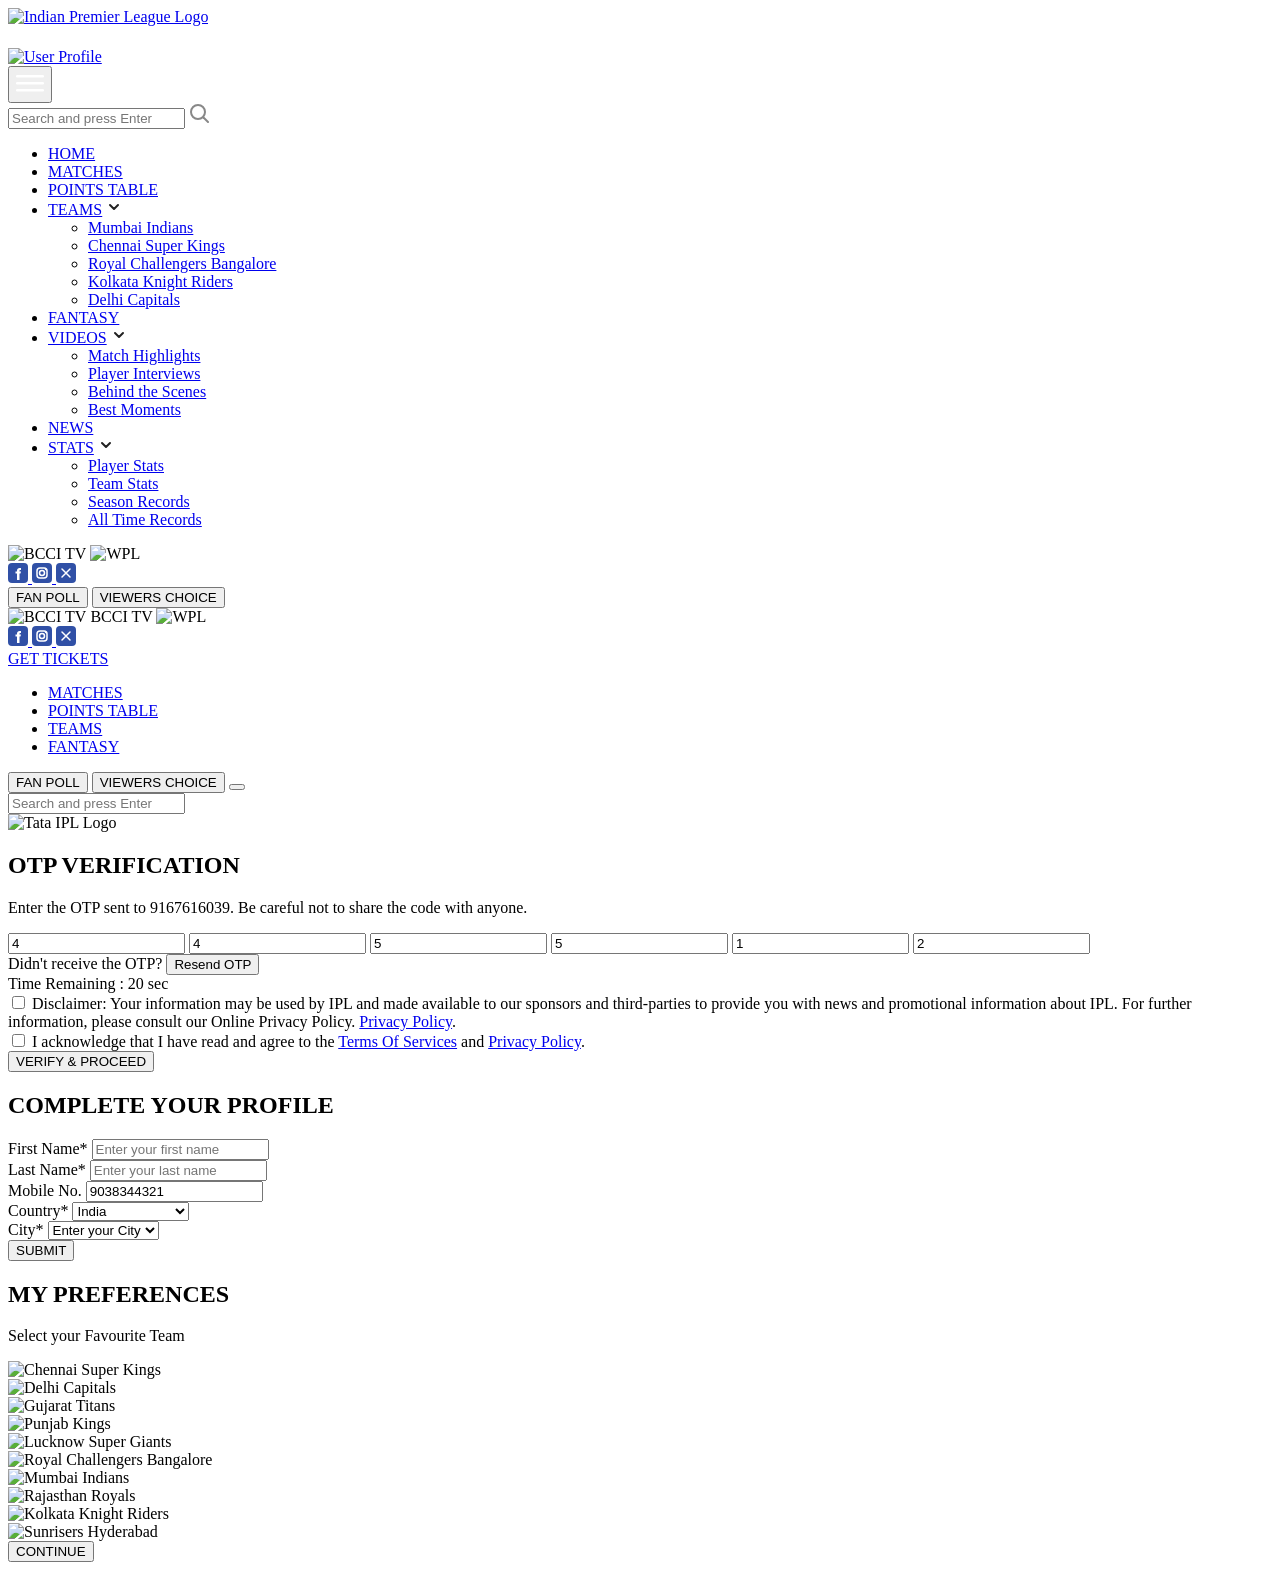
==== ipl/login.html @ c0623a23 "fix: store icon" ====
<!DOCTYPE html>
<html lang="en">

<head>
    <meta charset="UTF-8">
    <meta name="viewport" content="width=device-width, initial-scale=1.0">
    <title>Indian Premier League</title>
    <link rel="icon" type="image/png" href="/ipl/assets/favicon/favicon-96x96.png" sizes="96x96" />
    <link rel="icon" type="image/svg+xml" href="/ipl/assets/favicon/favicon.svg" />
    <link rel="shortcut icon" href="/ipl/assets/favicon/favicon.ico" />
    <link rel="apple-touch-icon" sizes="180x180" href="/ipl/assets/favicon/apple-touch-icon.png" />
    <link rel="manifest" href="/ipl/assets/favicon/site.webmanifest" />
    <!-- <link rel="stylesheet" href="/assets/css/styles.css?v=1.5"> -->
    <link rel="stylesheet" href="/ipl/assets/css/login.css?v=1.16">
</head>

<body>
    <div class="main">
        <!-- header -->
        <nav class="navbar">
            <!-- <div class="navbar__logo">
                <img src="/ipl/assets/images/ipl-n.png?v=1.1" alt="Indian Premier League Logo">
            </div> -->
            <div class="navbar__actions">
                <div class="navbar__logo">
                    <a href="/ipl/index.html" title="Indian Premier League">
                    <img src="/ipl/assets/images/ipl-n.png?v=1.1" alt="Indian Premier League Logo">
                    </a>
                </div>
                <div class="nav-actions-wrap">
                    <div class="nav-border">
                        <div class="navbar__switch" id="theme-toggle" tabindex="0" aria-label="Toggle light/dark mode">
                            <span class="toggle-knob">
                                <span class="icon-sun">
                                    <!-- Sun SVG -->
                                    <svg width="18" height="18" viewBox="0 0 18 18" fill="none"
                                        xmlns="http://www.w3.org/2000/svg">
                                        <circle cx="9" cy="9" r="4" stroke="white" stroke-width="2" fill="none" />
                                        <g stroke="white" stroke-width="2">
                                            <line x1="9" y1="1" x2="9" y2="3" />
                                            <line x1="9" y1="15" x2="9" y2="17" />
                                            <line x1="1" y1="9" x2="3" y2="9" />
                                            <line x1="15" y1="9" x2="17" y2="9" />
                                            <line x1="3.64" y1="3.64" x2="5.05" y2="5.05" />
                                            <line x1="12.95" y1="12.95" x2="14.36" y2="14.36" />
                                            <line x1="3.64" y1="14.36" x2="5.05" y2="12.95" />
                                            <line x1="12.95" y1="5.05" x2="14.36" y2="3.64" />
                                        </g>
                                    </svg>
                                </span>
                                </span>
                                <span class="toggle-knob toggle-knob-dark">
                                    <span class="icon-moon">
                                        <!-- Moon SVG -->
                                        <svg width="18" height="18" viewBox="0 0 18 18" fill="none"
                                            xmlns="http://www.w3.org/2000/svg">
                                            <path d="M14.5 11.5A6 6 0 016.5 3.5a5 5 0 108 8z" stroke="white"
                                                stroke-width="2" fill="none" />
                                        </svg>
                                    </span>
                                </span>
                               
                            </span>
                        </div>
                    </div>
                    <div class="navbar__profile">
                        <a href="/ipl/login.html">
                            <!-- User profile SVG icon -->
                            <img src="/ipl/assets/images/user.png?v=1.1" alt="User Profile">
                        </a>
                    </div>
                </div>
                <button class="navbar__toggle" aria-label="Toggle menu" aria-expanded="false"
                    aria-controls="navbar-menu">
                    <span class="icon-hamburger">
                        <!-- Hamburger SVG -->
                        <svg width="28" height="28" viewBox="0 0 28 28" fill="none" xmlns="http://www.w3.org/2000/svg">
                            <rect y="6" width="28" height="2.5" rx="1.25" fill="white" />
                            <rect y="13" width="28" height="2.5" rx="1.25" fill="white" />
                            <rect y="20" width="28" height="2.5" rx="1.25" fill="white" />
                        </svg>
                    </span>
                    <span class="icon-close">
                        <!-- Close SVG -->
                        <svg width="28" height="28" viewBox="0 0 28 28" fill="none" xmlns="http://www.w3.org/2000/svg">
                            <line x1="6" y1="6" x2="22" y2="22" stroke="white" stroke-width="2.5"
                                stroke-linecap="round" />
                            <line x1="22" y1="6" x2="6" y2="22" stroke="white" stroke-width="2.5"
                                stroke-linecap="round" />
                        </svg>
                    </span>
                </button>
            </div>
            <div class="navbar__menu" id="navbar-menu">
                <div class="navbar__search">
                    <input type="text" placeholder="Search and press Enter" />
                    <span class="navbar__search-icon">
                        <!-- Search SVG -->
                        <svg width="20" height="20" fill="none" viewBox="0 0 20 20">
                            <circle cx="9" cy="9" r="7" stroke="#888" stroke-width="2" />
                            <line x1="14.5" y1="14.5" x2="19" y2="19" stroke="#888" stroke-width="2"
                                stroke-linecap="round" />
                        </svg>
                    </span>
                </div>
                <ul class="navbar__links">
                    <li class="active"><a href="#">HOME</a></li>
                    <li><a href="#">MATCHES</a></li>
                    <li><a href="#">POINTS TABLE</a></li>
                    <li class="has-submenu">
                        <div class="navbar__submenu-header">
                            <a href="#">TEAMS</a>
                            <span class="chevron">
                                <svg width="16" height="16" viewBox="0 0 16 16" fill="none">
                                    <polyline points="4,6 8,10 12,6" stroke="var(--chevron-stroke, #222)"
                                        stroke-width="2" fill="none" stroke-linecap="round" stroke-linejoin="round" />
                                </svg>
                            </span>
                        </div>
                        <div class="navbar__submenu">
                            <ul>
                                <li><a href="#">Mumbai Indians</a></li>
                                <li><a href="#">Chennai Super Kings</a></li>
                                <li><a href="#">Royal Challengers Bangalore</a></li>
                                <li><a href="#">Kolkata Knight Riders</a></li>
                                <li><a href="#">Delhi Capitals</a></li>
                            </ul>
                        </div>
                    </li>
                    <li><a href="#">FANTASY</a></li>
                    <li class="has-submenu">
                        <div class="navbar__submenu-header">
                            <a href="#">VIDEOS</a>
                            <span class="chevron">
                                <svg width="16" height="16" viewBox="0 0 16 16" fill="none">
                                    <polyline points="4,6 8,10 12,6" stroke="var(--chevron-stroke, #222)"
                                        stroke-width="2" fill="none" stroke-linecap="round" stroke-linejoin="round" />
                                </svg>
                            </span>
                        </div>
                        <div class="navbar__submenu">
                            <ul>
                                <li><a href="#">Match Highlights</a></li>
                                <li><a href="#">Player Interviews</a></li>
                                <li><a href="#">Behind the Scenes</a></li>
                                <li><a href="#">Best Moments</a></li>
                            </ul>
                        </div>
                    </li>
                    <li><a href="#">NEWS</a></li>
                    <li class="has-submenu">
                        <div class="navbar__submenu-header">
                            <a href="#">STATS</a>
                            <span class="chevron">
                                <svg width="16" height="16" viewBox="0 0 16 16" fill="none">
                                    <polyline points="4,6 8,10 12,6" stroke="var(--chevron-stroke, #222)"
                                        stroke-width="2" fill="none" stroke-linecap="round" stroke-linejoin="round" />
                                </svg>
                            </span>
                        </div>
                        <div class="navbar__submenu">
                            <ul>
                                <li><a href="#">Player Stats</a></li>
                                <li><a href="#">Team Stats</a></li>
                                <li><a href="#">Season Records</a></li>
                                <li><a href="#">All Time Records</a></li>
                            </ul>
                        </div>
                    </li>
                </ul>
                <div class="navbar__menu-footer">
                    <div class="bcci-tv-box">
                        <img src="/ipl/assets/images/bcci.svg" alt="BCCI TV" />
                        <!-- <span>BCCI.TV</span> -->
                        <span class="divider"></span>
                        <img src="/ipl/assets/images/wpl.svg" alt="WPL" />
                    </div>
                    <div class="navbar__footer-row">
                        <div class="navbar__socials">
                            <a href="#" aria-label="Facebook">
                                <!-- Facebook SVG -->
                                <svg width="20" height="20" viewBox="0 0 20 20" fill="none"
                                    xmlns="http://www.w3.org/2000/svg">
                                    <title>Facebook</title>
                                    <rect width="20" height="20" rx="4" fill="#3050A6" />
                                    <path
                                        d="M13.5 10.5H11.5V17H9V10.5H7.5V8.5H9V7.5C9 6.11929 10.1193 5 11.5 5H13V7H12C11.7239 7 11.5 7.22386 11.5 7.5V8.5H13L12.5 10.5Z"
                                        fill="white" />
                                </svg>
                            </a>
                            <a href="#" aria-label="Instagram">
                                <!-- Instagram SVG -->
                                <svg width="20" height="20" viewBox="0 0 20 20" fill="none"
                                    xmlns="http://www.w3.org/2000/svg">
                                    <title>Instagram</title>
                                    <rect width="20" height="20" rx="4" fill="#3050A6" />
                                    <rect x="5" y="5" width="10" height="10" rx="3" stroke="white" stroke-width="1.5" />
                                    <circle cx="10" cy="10" r="2.5" stroke="white" stroke-width="1.5" />
                                    <circle cx="13.5" cy="6.5" r="0.7" fill="white" />
                                </svg>
                            </a>
                            <a href="#" aria-label="Twitter">
                                <!-- Twitter/X SVG -->
                                <svg width="20" height="20" viewBox="0 0 20 20" fill="none"
                                    xmlns="http://www.w3.org/2000/svg">
                                    <title>X (Twitter)</title>
                                    <rect width="20" height="20" rx="4" fill="#3050A6" />
                                    <path d="M6 6L14 14M14 6L6 14" stroke="white" stroke-width="1.5"
                                        stroke-linecap="round" />
                                </svg>
                            </a>
                        </div>
                        <div class="navbar__footer-actions">
                            <button>FAN POLL</button>
                            <button>VIEWERS CHOICE</button>
                        </div>
                    </div>
                </div>
            </div>
        </nav>
        <!-- Desktop Navbar (hidden on mobile) -->
        <nav class="navbar__desktop">
            <div class="navbar__desktop-top">
                <div class="navbar__desktop-bcci">
                    <img src="/ipl/assets/images/bcci.svg" alt="BCCI TV" />
                    BCCI TV
                    <span class="navbar__desktop-wpl">
                        <img src="/ipl/assets/images/wpl.svg" alt="WPL" />
                    </span>
                </div>
                <div class="navbar__desktop-meta">
                    <div class="navbar__desktop-socials">
                        <a href="#" aria-label="Facebook">
                            <!-- Facebook SVG -->
                            <svg width="20" height="20" viewBox="0 0 20 20" fill="none"
                                xmlns="http://www.w3.org/2000/svg">
                                <title>Facebook</title>
                                <rect width="20" height="20" rx="4" fill="#3050A6" />
                                <path
                                    d="M13.5 10.5H11.5V17H9V10.5H7.5V8.5H9V7.5C9 6.11929 10.1193 5 11.5 5H13V7H12C11.7239 7 11.5 7.22386 11.5 7.5V8.5H13L12.5 10.5Z"
                                    fill="white" />
                            </svg>
                        </a>
                        <a href="#" aria-label="Instagram">
                            <!-- Instagram SVG -->
                            <svg width="20" height="20" viewBox="0 0 20 20" fill="none"
                                xmlns="http://www.w3.org/2000/svg">
                                <title>Instagram</title>
                                <rect width="20" height="20" rx="4" fill="#3050A6" />
                                <rect x="5" y="5" width="10" height="10" rx="3" stroke="white" stroke-width="1.5" />
                                <circle cx="10" cy="10" r="2.5" stroke="white" stroke-width="1.5" />
                                <circle cx="13.5" cy="6.5" r="0.7" fill="white" />
                            </svg>
                        </a>
                        <a href="#" aria-label="Twitter">
                            <!-- Twitter/X SVG -->
                            <svg width="20" height="20" viewBox="0 0 20 20" fill="none"
                                xmlns="http://www.w3.org/2000/svg">
                                <title>X (Twitter)</title>
                                <rect width="20" height="20" rx="4" fill="#3050A6" />
                                <path d="M6 6L14 14M14 6L6 14" stroke="white" stroke-width="1.5"
                                    stroke-linecap="round" />
                            </svg>
                        </a>
                    </div>
                    <a href="#" class="navbar__desktop-tickets">GET TICKETS</a>
                    <div class="navbar__switch" id="theme-toggle-desktop" tabindex="0"
                        aria-label="Toggle light/dark mode">
                        <!-- Sun/Moon SVGs as before -->
                    </div>
                    <div class="navbar__profile">
                        <!-- User SVG as before -->
                    </div>
                </div>
            </div>
            <div class="navbar__desktop-bottom">
                <ul class="navbar__desktop-links">
                    <li><a href="#">MATCHES</a></li>
                    <li><a href="#">POINTS TABLE</a></li>
                    <li><a href="#">TEAMS</a></li>
                    <li><a href="#">FANTASY</a></li>
                </ul>
                <div class="navbar__desktop-actions">
                    <button>FAN POLL</button>
                    <button>VIEWERS CHOICE</button>
                    <button class="navbar__desktop-hamburger" id="desktop-hamburger" aria-label="Open mobile menu">
                        <!-- Hamburger SVG as before -->
                    </button>
                    <div class="navbar__desktop-search">
                        <input type="text" placeholder="Search and press Enter" />
                        <span class="navbar__search-icon">
                            <!-- Search SVG as before -->
                        </span>
                    </div>
                </div>
            </div>
        </nav>

        <div class="login-container">

            <div class="login-ipl-logo">
                <img src="/ipl/assets/images/tata-ipl-logo.svg" alt="Tata IPL Logo">
            </div>

            <!-- OTP Verification Form -->
            <div class="login-form-container login-otp-container">
                <div class="login-formlogin-otp-form">                    
                    
                    <h2 class="main-title login-otp-title">OTP VERIFICATION</h2>
                    
                    <p class="login-otp-description">
                        Enter the OTP sent to 9167616039. Be careful not to share the code with anyone.
                    </p>
                    
                    <div class="login-otp-inputs">
                        <input id="otp-input-1" type="text" class="login-otp-input" maxlength="1" value="4">
                        <input id="otp-input-2" type="text" class="login-otp-input" maxlength="1" value="4">
                        <input id="otp-input-3" type="text" class="login-otp-input" maxlength="1" value="5">
                        <input id="otp-input-4" type="text" class="login-otp-input" maxlength="1" value="5">
                        <input id="otp-input-5" type="text" class="login-otp-input" maxlength="1" value="1">
                        <input id="otp-input-6" type="text" class="login-otp-input" maxlength="1" value="2">
                    </div>
                    
                    <div class="login-otp-resend">
                        <span>Didn't receive the OTP?</span>
                        <button class="login-otp-resend-btn">Resend OTP</button>
                    </div>
                    
                    <div class="login-otp-timer">
                        Time Remaining : <span class="timer">20 sec</span>
                    </div>
                    
                    <div class="login-otp-disclaimers">
                        <div class="login-otp-disclaimer-item">          
                            <input type="checkbox" id="disclaimer2" class="login-otp-disclaimer-checkbox">
                            <label for="disclaimer2" class="login-otp-disclaimer-text">                 
                                Disclaimer: Your information may be used by IPL and made available to our sponsors and third-parties to provide you with news and promotional information about IPL. For further information, please consult our Online Privacy Policy. <a href="#" class="privacy-link">Privacy Policy</a>.
                            </label>
                        </div>
                        
                        <div class="login-otp-disclaimer-item">
                            <input type="checkbox" id="disclaimer2" class="login-otp-disclaimer-checkbox">
                            <label for="disclaimer2" class="login-otp-disclaimer-text">
                                I acknowledge that I have read and agree to the <a href="#" class="terms-link">Terms Of Services</a> and <a href="#" class="privacy-link">Privacy Policy</a>.
                            </label>
                        </div>
                    </div>
                    
                    <button class="login-button login-verify-btn"><span>VERIFY & PROCEED</span></button>
                </div>
            </div>

            <!-- Profile Completion Form -->
            <div class="login-form-container login-profile-container">
                <div class="login-form login-profile-form">
                    
                    <h2 class="main-title login-profile-title">COMPLETE YOUR PROFILE</h2>
                    
                    <form class="login-profile-form-fields">
                        <div class="login-profile-form-group">
                            <label for="firstName" class="login-profile-form-label">First Name<span>*</span></label>
                            <input type="text" id="firstName" name="firstName" class="login-profile-form-input" placeholder="Enter your first name" required>
                        </div>
                        
                        <div class="login-profile-form-group">
                            <label for="lastName" class="login-profile-form-label">Last Name<span>*</span></label>
                            <input type="text" id="lastName" name="lastName" class="login-profile-form-input" placeholder="Enter your last name" required>
                        </div>
                        
                        <div class="login-profile-form-group">
                            <label for="mobileNo" class="login-profile-form-label">Mobile No.</label>
                            <input type="tel" id="mobileNo" name="mobileNo" class="login-profile-form-input" value="9038344321" readonly>
                            <div class="login-verified-badge">
                                <span class="login-verified-icon"></span>
                            </div>
                        </div>
                        
                        <div class="login-profile-form-group">
                            <label for="country" class="login-profile-form-label">Country<span>*</span></label>
                            <select id="country" name="country" class="login-profile-form-select" required>
                                <option value="india" selected>India</option>
                                <option value="usa">United States</option>
                                <option value="uk">United Kingdom</option>
                                <option value="australia">Australia</option>
                                <option value="canada">Canada</option>
                            </select>
                        </div>
                        
                        <div class="login-profile-form-group">
                            <label for="city" class="login-profile-form-label">City<span>*</span></label>
                            <select id="city" name="city" class="login-profile-form-select" required>
                                <option value="">Enter your City</option>
                                <option value="mumbai">Mumbai</option>
                                <option value="delhi">Delhi</option>
                                <option value="bangalore">Bangalore</option>
                                <option value="chennai">Chennai</option>
                                <option value="kolkata">Kolkata</option>
                            </select>
                        </div>
                        
                        <button type="submit" class="login-button login-submit-btn"><span>SUBMIT</span></button>
                    </form>
                </div>
            </div>

            <!-- Team Preferences Section -->
            <div class="login-form-container login-preferences-container">
                <div class="login-form login-preferences-form">
                    <h2 class="main-title login-preferences-title">MY PREFERENCES</h2>
                    <p class="login-preferences-subtitle">Select your Favourite Team</p>
                    
                    <div class="login-team-list">
                        <div class="login-team-card login-team-card-grey" data-team="chennai-super-kings">
                            <img src="/ipl/assets/images/teams/csk-logo.png?v=1.1" alt="Chennai Super Kings">
                        </div>
                        <div class="login-team-card" data-team="delhi-capitals">
                            <img src="/ipl/assets/images/teams/dc-logo.png?v=1.1" alt="Delhi Capitals">
                        </div>
                        <div class="login-team-card login-team-card-grey" data-team="gujarat-titans">
                            <img src="/ipl/assets/images/teams/gt-logo.png?v=1.1" alt="Gujarat Titans">
                        </div>
                        <div class="login-team-card" data-team="punjab-kings">
                            <img src="/ipl/assets/images/teams/pbks-logo.png?v=1.1" alt="Punjab Kings">
                        </div>
                        <div class="login-team-card" data-team="lucknow-super-giants">
                            <img src="/ipl/assets/images/teams/lsg-logo.png?v=1.1" alt="Lucknow Super Giants">
                        </div>
                        <div class="login-team-card login-team-card-grey" data-team="royal-challengers-bangalore">
                            <img src="/ipl/assets/images/teams/rcb-logo.png?v=1.1" alt="Royal Challengers Bangalore">
                        </div>
                        <div class="login-team-card active" data-team="mumbai-indians">
                            <img src="/ipl/assets/images/teams/mi-logo.png?v=1.1" alt="Mumbai Indians">
                        </div>
                        <div class="login-team-card login-team-card-grey" data-team="rajasthan-royals">
                            <img src="/ipl/assets/images/teams/rr-logo.png?v=1.1" alt="Rajasthan Royals">
                        </div>
                        <div class="login-team-card login-team-card-grey" data-team="kolkata-knight-riders">
                            <img src="/ipl/assets/images/teams/kkr-logo.png?v=1.1" alt="Kolkata Knight Riders">
                        </div>
                        <div class="login-team-card" data-team="sunrisers-hyderabad">
                            <img src="/ipl/assets/images/teams/srh-logo.png?v=1.1" alt="Sunrisers Hyderabad">
                        </div>
                    </div>
                    
                    <button class="login-button login-continue-btn"><span>CONTINUE</span></button>
                </div>
            </div>
        </div>

        

    </div>

    <script>
        const toggleBtn = document.querySelector('.navbar__toggle');
        const menu = document.getElementById('navbar-menu');
        const iconHamburger = toggleBtn.querySelector('.icon-hamburger');
        const iconClose = toggleBtn.querySelector('.icon-close');
        const themeToggle = document.getElementById('theme-toggle');
        const iconSun = themeToggle.querySelector('.toggle-knob');
        const iconMoon = themeToggle.querySelector('.toggle-knob.toggle-knob-dark');

        function updateIcons() {
            if (menu.classList.contains('open')) {
                iconHamburger.style.display = 'none';
                iconClose.style.display = 'flex';
                toggleBtn.setAttribute('aria-expanded', 'true');
            } else {
                iconHamburger.style.display = 'flex';
                iconClose.style.display = 'none';
                toggleBtn.setAttribute('aria-expanded', 'false');
            }
        }

        toggleBtn.addEventListener('click', function () {
            menu.classList.toggle('open');
            updateIcons();
        });

        // Set initial icon state
        iconClose.style.display = 'none';
        menu.classList.remove('open');

        // Light/Dark mode toggle
        function setTheme(isDark) {
            document.body.classList.toggle('dark-mode', isDark);
            iconSun.style.display = isDark ? 'none' : 'flex';
            iconMoon.style.display = isDark ? 'flex' : 'none';
        }
        let dark = false;
        themeToggle.addEventListener('click', function () {
            dark = !dark;
            setTheme(dark);
        });
        themeToggle.addEventListener('keypress', function (e) {
            if (e.key === 'Enter' || e.key === ' ') {
                dark = !dark;
                setTheme(dark);
            }
        });
        // Initial state
        setTheme(false);

        // Team selection functionality
        const teamCards = document.querySelectorAll('.login-team-card');
        
        teamCards.forEach(card => {
            card.addEventListener('click', function() {
                // Remove active class from all cards
                teamCards.forEach(c => c.classList.remove('active'));
                
                // Add active class to clicked card
                this.classList.add('active');
                
                // Store selected team (optional)
                const selectedTeam = this.getAttribute('data-team');
                console.log('Selected team:', selectedTeam);
            });
        });

        // User journey flow functionality
        const otpContainer = document.querySelector('.login-otp-container');
        const profileContainer = document.querySelector('.login-profile-container');
        const preferencesContainer = document.querySelector('.login-preferences-container');
        
        const verifyBtn = document.querySelector('.login-verify-btn');
        const submitBtn = document.querySelector('.login-submit-btn');
        const continueBtn = document.querySelector('.login-continue-btn');

        // Function to show only one container and hide others
        function showOnlyContainer(containerToShow) {
            // Hide all containers
            otpContainer.style.display = 'none';
            profileContainer.style.display = 'none';
            preferencesContainer.style.display = 'none';
            
            // Show the target container
            containerToShow.style.display = 'flex';
        }

        // OTP Verification -> Profile Completion
        verifyBtn.addEventListener('click', function(e) {
            e.preventDefault();
            showOnlyContainer(profileContainer);
        });

        // Profile Completion -> Team Preferences
        submitBtn.addEventListener('click', function(e) {
            e.preventDefault();
            showOnlyContainer(preferencesContainer);
        });

        // Team Preferences -> Homepage
        continueBtn.addEventListener('click', function(e) {
            e.preventDefault();
            // Redirect to homepage
            window.location.href = '/ipl/post-login.html';
        });
        
         document.querySelectorAll('.has-submenu .navbar__submenu-header').forEach(header => {
            header.addEventListener('click', function (e) {
                e.preventDefault();
                const submenuItem = this.parentElement;
                const isExpanded = submenuItem.classList.contains('expanded');

                // Close all other submenus
                document.querySelectorAll('.has-submenu').forEach(item => {
                    if (item !== submenuItem) {
                        item.classList.remove('expanded');
                    }
                });

                // Toggle current submenu
                if (isExpanded) {
                    submenuItem.classList.remove('expanded');
                } else {
                    submenuItem.classList.add('expanded');
                }
            });
        });

    </script>
</body>

</html>
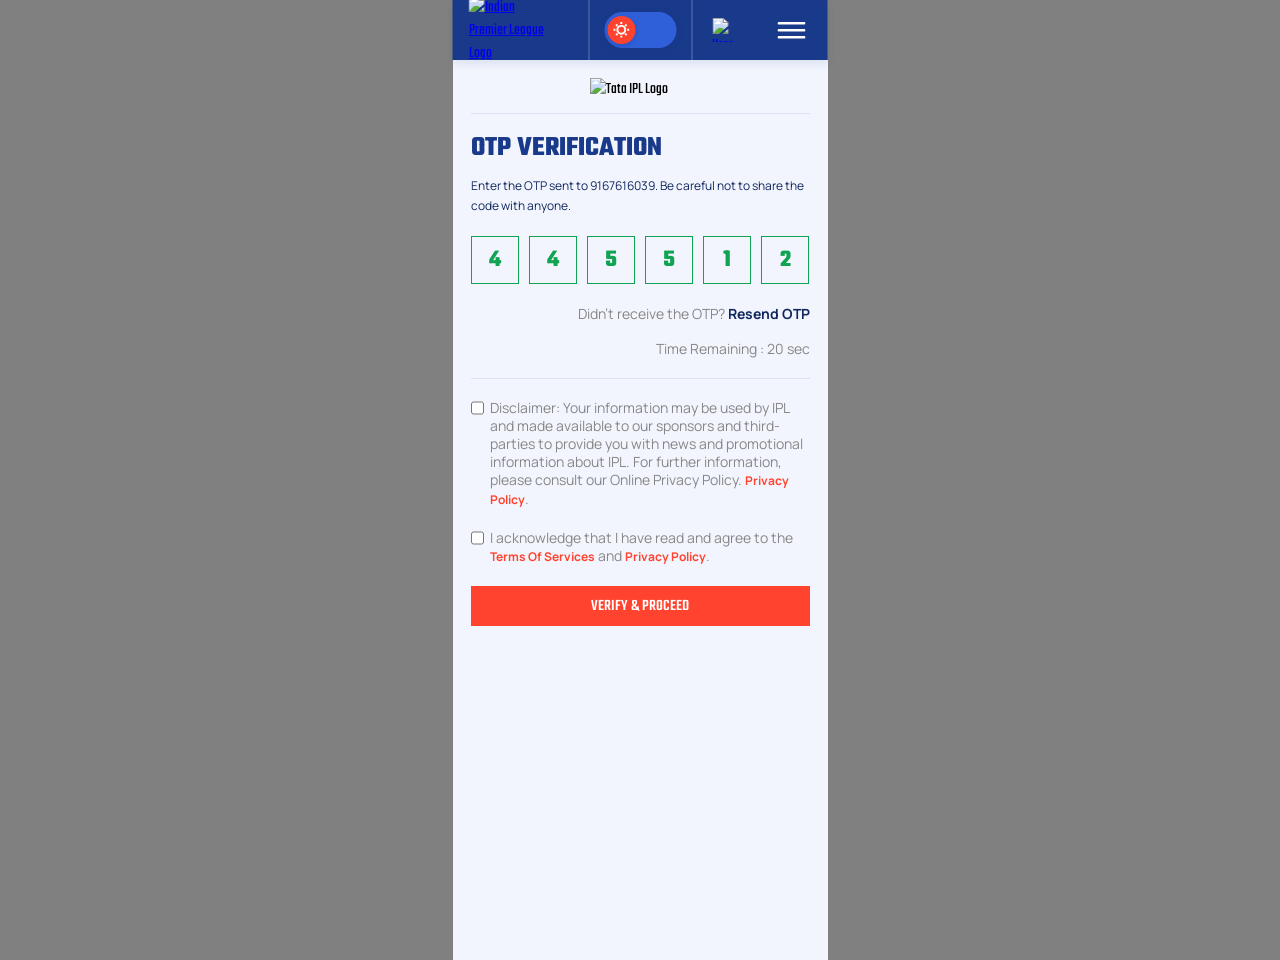
==== commit 28a1ce4b: "fix: the animation position" ====
--- a/ipl/login.html
+++ b/ipl/login.html
@@ -5,13 +5,14 @@
     <meta charset="UTF-8">
     <meta name="viewport" content="width=device-width, initial-scale=1.0">
     <title>Indian Premier League</title>
-    <link rel="icon" type="image/png" href="/ipl/assets/favicon/favicon-96x96.png" sizes="96x96" />
-    <link rel="icon" type="image/svg+xml" href="/ipl/assets/favicon/favicon.svg" />
-    <link rel="shortcut icon" href="/ipl/assets/favicon/favicon.ico" />
-    <link rel="apple-touch-icon" sizes="180x180" href="/ipl/assets/favicon/apple-touch-icon.png" />
-    <link rel="manifest" href="/ipl/assets/favicon/site.webmanifest" />
+    <link rel="icon" type="image/png" href="/ipl/assets/favicon/favicon-96x96.png?v=1.1" sizes="96x96" />
+    <link rel="icon" type="image/svg+xml" href="/ipl/assets/favicon/favicon.svg?v=1.1" />
+    <link rel="shortcut icon" href="/ipl/assets/favicon/favicon.ico?v=1.1" />
+    <link rel="apple-touch-icon" sizes="180x180" href="/ipl/assets/favicon/apple-touch-icon.png?v=1.1" />
+    <link rel="manifest" href="/ipl/assets/favicon/site.webmanifest?v=1.1" />
+
     <!-- <link rel="stylesheet" href="/assets/css/styles.css?v=1.5"> -->
-    <link rel="stylesheet" href="/ipl/assets/css/login.css?v=1.16">
+    <link rel="stylesheet" href="/ipl/assets/css/login.css?v=1.17">
 </head>
 
 <body>
--- a/ipl/assets/css/login.css
+++ b/ipl/assets/css/login.css
@@ -0,0 +1,1078 @@
+@import url("https://fonts.googleapis.com/css2?family=Teko:wght@400;500;700&family=Manrope:wght@400;500;700&display=swap");
+@import url('https://fonts.cdnfonts.com/css/helvetica-neue-55');
+
+:root {
+	/* Color System - HSLA Values */
+	/* Primary Colors */
+	--color-primary: hsla(223, 69%, 32%, 1);
+	--color-primary-light: hsla(223, 69%, 42%, 1);
+	--color-primary-dark: hsla(223, 69%, 22%, 1);
+	--color-primary-lighter: hsla(223, 69%, 52%, 1);
+	--color-primary-lightest: hsla(223, 69%, 47%, 1);
+	
+	/* Secondary Colors */
+	--color-secondary: hsla(6, 100%, 59%, 1);
+	--color-secondary-light: hsla(6, 100%, 55%, 1);
+	--color-secondary-dark: hsla(6, 100%, 45%, 1);
+	--color-secondary-lighter: hsla(6, 100%, 75%, 1);
+	--color-secondary-lightest: hsla(6, 100%, 85%, 1);
+	
+	/* Accent Colors */
+	--color-accent: hsla(203, 70%, 55%, 1);
+	--color-accent-light: hsla(203, 70%, 65%, 1);
+	--color-accent-dark: hsla(203, 70%, 45%, 1);
+	--color-accent-success: hsla(147, 83%, 35%, 1);
+	--color-accent-success-light: hsla(147, 83%, 30%, 1);
+	--color-accent-warning: hsla(36, 100%, 50%, 1);
+	--color-accent-gold: hsla(45, 100%, 50%, 1);
+	
+	/* Neutral Colors */
+	--color-white: hsla(0, 0%, 100%, 1);
+	--color-black: hsla(0, 0%, 0%, 1);
+	--color-gray-50: hsla(0, 0%, 98%, 1);
+	--color-gray-100: hsla(223, 69%, 97%, 1);
+	--color-gray-200: hsla(223, 69%, 94%, 1);
+	--color-gray-300: hsla(0, 0%, 88%, 1);
+	--color-gray-400: hsla(0, 0%, 93%, 1);
+	--color-gray-500: hsla(0, 0%, 80%, 1);
+	--color-gray-600: hsla(0, 0%, 53%, 1);
+	--color-gray-700: hsla(0, 0%, 33%, 1);
+	--color-gray-800: hsla(0, 0%, 27%, 1);
+	--color-gray-900: hsla(0, 0%, 13%, 1);
+	--color-gray-950: hsla(0, 0%, 36%, 1);
+	
+	/* Dark Mode Colors */
+	--color-dark-primary: hsla(223, 69%, 15%, 1);
+	--color-dark-secondary: hsla(223, 69%, 20%, 1);
+	--color-dark-accent: hsla(223, 69%, 40%, 1);
+	--color-dark-surface: hsla(223, 69%, 12%, 1);
+	
+	/* Background Colors */
+	--color-bg-primary: hsla(0, 0%, 50%, 1);
+	--color-bg-surface: hsla(0, 0%, 100%, 1);
+	--color-bg-light: hsla(223, 69%, 97%, 1);
+	--color-bg-dark: hsla(223, 69%, 22%, 1);
+	
+	/* Text Colors */
+	--color-text-primary: hsla(223, 69%, 32%, 1);
+	--color-text-secondary: hsla(223, 69%, 85%, 1);
+	--color-text-muted: hsla(0, 0%, 53%, 1);
+	--color-text-light: hsla(0, 0%, 100%, 1);
+	--color-text-dark: hsla(0, 0%, 13%, 1);
+	
+	/* Border Colors */
+	--color-border-primary: hsla(0, 0%, 88%, 1);
+	--color-border-light: hsla(223, 69%, 94%, 1);
+	--color-border-dark: hsla(0, 0%, 6%, 1);
+	
+	/* Status Colors */
+	--color-status-live: hsla(147, 83%, 30%, 1);
+	--color-status-upcoming: hsla(223, 69%, 12%, 1);
+	--color-status-completed: hsla(6, 100%, 55%, 1);
+	--color-status-active: hsla(203, 70%, 35%, 1);
+	
+	/* Shadow Colors */
+	--color-shadow-primary: hsla(223, 69%, 32%, 0.1);
+	--color-shadow-secondary: hsla(223, 69%, 32%, 0.08);
+	--color-shadow-dark: hsla(223, 69%, 15%, 0.2);
+	
+	/* Font Size */
+	font-size: 16px;
+	scroll-behavior: smooth;
+}
+
+* {
+	margin: 0;
+	padding: 0;
+	box-sizing: border-box;
+	scrollbar-width: none;
+	-ms-overflow-style: none
+}
+
+html,
+body {
+	scrollbar-width: none;
+	-ms-overflow-style: none
+}
+
+html::-webkit-scrollbar,
+body::-webkit-scrollbar,
+::-webkit-scrollbar {
+	display: none;
+	width: 0;
+	height: 0
+}
+
+body {
+	margin: auto;
+	font-family: 'Teko', Arial, sans-serif;
+	background: var(--color-bg-primary);
+}
+
+@media screen and (min-width: 576px) {
+	:root {
+		--screen-mob-xs: 375px;
+	}
+}
+
+.main {
+	background: #fff;
+}
+
+/* Login & OTP Verification Styles - Mobile Only */
+/* ---------------------------------------------
+   NAVBAR STYLES (Light & Dark Mode)
+   --------------------------------------------- */
+
+   .navbar {
+    display: flex;
+    align-items: center;
+    justify-content: space-between;
+    background: var(--color-primary);
+    padding: 0 1rem;
+    box-shadow: 0 4px 8px var(--color-shadow-primary);
+    position: fixed;
+    width: 100%;
+    top: 0;
+    left: 50%;
+    transform: translateX(-50%);
+    height: 60px;
+    z-index: 100;
+  }
+  
+  .navbar__logo {
+    width: 84px;
+    height: 42px;
+    display: flex;
+    align-items: center;
+  }
+  
+  .navbar__logo img {
+    width: 100%;
+    height: 100%;
+  }
+  
+  .navbar__logo span {
+    color: var(--color-text-light);
+    font-size: 1.1rem;
+    line-height: 1.1;
+  }
+  
+  .navbar__toggle {
+    display: flex;
+    align-items: center;
+    justify-content: center;
+    width: 2.5rem;
+    height: 2.5rem;
+    background: none;
+    border: none;
+    cursor: pointer;
+    position: relative;
+    z-index: 20;
+    padding: 0;
+  }
+  
+  .navbar__toggle::after {
+    content: '';
+    background: url(../images/bg-header.png?v=1.1) no-repeat;
+    position: absolute;
+    top: -10px;
+    right: -16px;
+    width: calc(100% + 48px);
+    height: calc(100% + 20px);
+    background-size: cover;
+    z-index: -1;
+    background-position: left;
+  }
+  
+  .navbar__toggle .icon-hamburger,
+  .navbar__toggle .icon-close {
+    position: absolute;
+    left: 0;
+    top: 0;
+    width: 2.5rem;
+    height: 2.5rem;
+    display: flex;
+    align-items: center;
+    justify-content: center;
+    transition: opacity 0.2s;
+  }
+  
+  .navbar__menu {
+    display: flex;
+    flex-direction: column;
+    justify-content: flex-start;
+    align-items: stretch;
+    position: fixed;
+    top: 60px;
+    left: 0;
+    width: 100vw;
+    height: calc(100dvh - 60px);
+    background: var(--color-bg-surface);
+    z-index: 100;
+    box-shadow: 0 4px 24px var(--color-shadow-primary);
+    transition: transform 0.4s cubic-bezier(0.25, 0.46, 0.45, 0.94), opacity 0.4s cubic-bezier(0.25, 0.46, 0.45, 0.94);
+    overflow-y: auto;
+    scrollbar-width: none;
+    transform: translateY(-100%);
+    opacity: 0;
+    pointer-events: none;
+  }
+  
+  .navbar__menu.open {
+    transform: translateY(0);
+    opacity: 1;
+    pointer-events: auto;
+  }
+  
+  .navbar__menu .navbar__search {
+    display: flex;
+    align-items: center;
+    position: relative;
+    background: var(--color-gray-400);
+    border-radius: 2rem;
+    box-shadow: 0 1px 4px var(--color-shadow-secondary);
+    padding: 0.1rem 1.2rem 0.1rem 1.2rem;
+    margin: 1rem;
+  }
+  
+  .navbar__menu .navbar__search input {
+    width: 100%;
+    border: none;
+    background: transparent;
+    font-family: 'Teko', Arial, sans-serif;
+    font-size: 1.2rem;
+    padding: 0.7rem 2.5rem 0.7rem 0.5rem;
+    border-radius: 2rem;
+    outline: none;
+    color: var(--color-text-dark);
+    letter-spacing: 0.01em;
+  }
+  
+  .navbar__menu .navbar__search input::placeholder {
+    color: var(--color-gray-600);
+    opacity: 1;
+    font-size: 1.1rem;
+  }
+  
+  .navbar__menu .navbar__search .navbar__search-icon {
+    position: absolute;
+    right: 1.2rem;
+    top: 50%;
+    transform: translateY(-50%);
+    display: flex;
+    align-items: center;
+  }
+  
+  .navbar__menu .navbar__search .navbar__search-icon svg {
+    color: var(--color-gray-700);
+    width: 1.3rem;
+    height: 1.3rem;
+    stroke: var(--color-gray-700);
+  }
+  
+  .navbar__menu .navbar__links {
+    list-style: none;
+    padding: 0 1.5rem;
+    margin: 0;
+    background: var(--color-bg-surface);
+  }
+  
+  .navbar__menu .navbar__links li {
+    border-top: 1px solid var(--color-border-primary);
+  }
+  
+  .navbar__menu .navbar__links li a {
+    display: block;
+    padding: 1rem 0;
+    color: var(--color-primary);
+    text-decoration: none;
+    font-size: 1.1rem;
+    font-weight: 500;
+    letter-spacing: 0.02em;
+    transition: color 0.2s;
+  }
+  
+  .navbar__menu .navbar__links li.active a {
+    color: var(--color-secondary-light);
+    font-weight: 700;
+  }
+  
+  .navbar__menu .navbar__links li.has-submenu {
+    display: flex;
+    flex-direction: column;
+    align-items: stretch;
+  }
+  
+  .navbar__menu .navbar__links li.has-submenu .navbar__submenu-header {
+    display: flex;
+    align-items: center;
+    justify-content: space-between;
+    padding: 1rem 0;
+    cursor: pointer;
+    transition: background-color 0.2s;
+  }
+  
+  .navbar__menu .navbar__links li.has-submenu .navbar__submenu-header:hover {
+    background-color: transparent;
+  }
+  
+  .navbar__menu .navbar__links li.has-submenu .navbar__submenu-header a {
+    flex: 1;
+    padding: 0;
+    border-bottom: none;
+  }
+  
+  .navbar__menu .navbar__links li.has-submenu .chevron {
+    margin-left: 0.5rem;
+    display: flex;
+    align-items: center;
+    transition: transform 0.3s ease;
+  }
+  
+  .navbar__menu .navbar__links li.has-submenu.expanded .chevron {
+    transform: rotate(180deg);
+  }
+  
+  .navbar__submenu {
+    max-height: 0;
+    overflow: hidden;
+    transition: max-height 0.3s ease-out;
+    background: transparent;
+  }
+  
+  .navbar__menu .navbar__links li.has-submenu.expanded .navbar__submenu {
+    max-height: 300px;
+  }
+  
+  .navbar__submenu ul {
+    list-style: none;
+    padding: 0;
+    margin: 0;
+  }
+  
+  .navbar__submenu li:last-child {
+    border-bottom: none;
+  }
+  
+  .navbar__submenu a {
+    display: block;
+    padding: 0.8rem 1.5rem;
+    color: var(--color-gray-600);
+    text-decoration: none;
+    font-size: 1rem;
+    font-weight: 400;
+    transition: background-color 0.2s, color 0.2s;
+  }
+  
+  .navbar__submenu a:hover {
+    background-color: transparent;
+    color: var(--color-primary);
+  }
+  
+  .navbar__menu .navbar__menu-footer {
+    padding: 0;
+    margin-top: auto;
+  }
+  
+  .navbar__menu .navbar__menu-footer .bcci-tv-box {
+    background: var(--color-primary);
+    color: var(--color-text-light);
+      padding: 0 10px 0 50px;
+      clip-path: polygon(22% 0, 100% 0, 100% 100%, 0% 100%);
+      font-size: 1rem;
+      font-weight: 600;
+      gap: 0.7rem;
+      min-height: 2.5rem;
+      display: flex;
+      align-items: center;
+      justify-content: flex-end;
+      width: max-content;
+      margin-left: auto;
+  }
+  
+  .navbar__menu .navbar__menu-footer .bcci-tv-box img {
+    height: 1.3rem;
+  }
+  
+  .navbar__menu .navbar__menu-footer .bcci-tv-box .divider {
+    width: 1px;
+    height: 1.3rem;
+    background: var(--color-text-light);
+    opacity: 0.4;
+    margin: 0 0.7rem;
+    display: inline-block;
+  }
+  
+  .navbar__menu .navbar__menu-footer .navbar__footer-row {
+    background: var(--color-primary);
+    display: flex;
+    align-items: center;
+    justify-content: space-between;
+    gap: 0.5rem;
+    padding: 0.5rem 0.5rem 0.5rem 0.5rem;
+  }
+  
+  .navbar__menu .navbar__menu-footer .navbar__socials {
+    display: flex;
+    gap: 0.5rem;
+  }
+  
+  .navbar__menu .navbar__menu-footer .navbar__socials a {
+    display: flex;
+    align-items: center;
+    justify-content: center;
+    background: var(--color-primary-lightest);
+    border-radius: 0.3rem;
+    width: 2.2rem;
+    height: 2.2rem;
+  }
+  
+  .navbar__menu .navbar__menu-footer .navbar__socials a img {
+    width: 1.2rem;
+    height: 1.2rem;
+  }
+  
+  .navbar__menu .navbar__menu-footer .navbar__footer-actions {
+    display: flex;
+    gap: 0.5rem;
+  }
+  
+  .navbar__menu .navbar__menu-footer .navbar__footer-actions button {
+    background: transparent;
+    color: var(--color-text-light);
+    border: 1.5px solid var(--color-text-light);
+    border-radius: 0.3rem;
+    padding: 0.4rem 1rem;
+    font-size: 14px;
+    font-family: 'Teko', Arial, sans-serif;
+    font-weight: 600;
+    cursor: pointer;
+    transition: background 0.2s, color 0.2s;
+  }
+  
+  .navbar__menu .navbar__menu-footer .navbar__footer-actions button:hover {
+    background: var(--color-text-light);
+    color: var(--color-primary);
+  }
+  
+  .navbar__actions {
+    display: flex;
+    align-items: center;
+    width: 100%;
+    height: 100%;
+    justify-content: space-between;
+    gap: 1rem;
+  }
+  
+  .navbar__switch {
+    width: 4.5rem;
+    height: 2.2rem;
+    background: var(--color-primary-lighter);
+    border-radius: 999px;
+    position: relative;
+    cursor: pointer;
+    box-shadow: 0 2px 8px var(--color-shadow-primary);
+    overflow: hidden;
+    transition: background 0.3s;
+  }
+  
+  .nav-actions-wrap {
+    display: flex;
+    align-items: center;
+    gap: 20px;
+    height: 100%;
+  }
+  
+  .nav-border {
+    height: 100%;
+    display: flex;
+    align-items: center;
+    border-inline: 1px solid rgb(205 219 255 / 38%);
+    padding-inline: 15px;
+  }
+  
+  .navbar__switch .toggle-knob {
+    position: absolute;
+    top: 0.2rem;
+    left: 0.2rem;
+    width: 1.8rem;
+    height: 1.8rem;
+    background: var(--color-secondary);
+    border-radius: 50%;
+    box-shadow: 0 2px 6px var(--color-shadow-dark);
+    display: flex;
+    align-items: center;
+    justify-content: center;
+    z-index: 2;
+    transition: left 0.3s;
+  }
+  
+  .navbar__switch .toggle-knob.toggle-knob-dark{
+    right: 0.2rem;
+    left: unset;
+  }
+  
+  .icon-moon,.icon-sun{
+    width: 100%;
+    height: 100%;
+    display: flex;
+    align-items: center;
+    justify-content: center;
+  }
+  
+  .navbar__switch .toggle-knob svg {
+    width: 1.1rem;
+    height: 1.1rem;
+    color: var(--color-text-light);
+  }
+  
+  .navbar__switch.dark {
+    background: var(--color-dark-secondary);
+  }
+  
+  .navbar__switch.dark::before {
+    opacity: 0.2;
+  }
+  
+  .navbar__switch.dark .toggle-knob {
+    left: 2.5rem;
+    background: var(--color-dark-secondary);
+  }
+  
+  body.dark-mode .navbar__menu {
+    background: #19398A;
+    box-shadow: 0 4px 16px var(--color-shadow-dark);
+  }
+  
+  body.dark-mode .navbar__switch {
+    background: var(--color-dark-accent);
+  }
+  
+  body.dark-mode .navbar__logo span {
+    color: var(--color-text-light);
+  }
+  
+  .navbar__profile {
+    width: 24px;
+    height: 24px;
+  }
+  
+  .navbar__profile img {
+    display: block;
+    width: 100%;
+    height: 100%;
+    /* width: 2rem;
+    height: 2rem; */
+  }
+  
+  .navbar__menu .icon-close {
+    position: absolute;
+    top: 1.2rem;
+    right: 1.5rem;
+    z-index: 110;
+    width: 2.2rem;
+    height: 2.2rem;
+    display: flex;
+    align-items: center;
+    justify-content: center;
+    background: none;
+    cursor: pointer;
+  }
+  
+  .navbar__desktop {
+    display: none;
+  }
+
+  /* Dark Mode */
+.dark-mode .navbar__toggle::after {
+	background: url(../images/bg-header-dark.png?v=1.1) no-repeat;
+}
+.dark-mode .match-card .match-card__overlay{
+	background: linear-gradient(0.78deg, #10172B 20.38%, rgba(11, 38, 104, 0.5) 42.49%, rgba(16, 23, 43, 0) 56.34%);
+}
+.dark-mode .navbar__menu.open{
+	background: #19398A;
+}
+.dark-mode .navbar__menu .navbar__links{
+	background: #19398A;
+}
+.dark-mode .navbar__menu .navbar__search{
+	background: hsla(224, 46%, 12%, 1);
+}
+.dark-mode .navbar__menu .navbar__search input{
+  color: #fff;
+}
+.dark-mode .navbar__menu .navbar__links li a{
+	color: #fff;
+}
+.dark-mode .navbar__menu .navbar__menu-footer .bcci-tv-box{
+	background: hsla(224, 46%, 12%, 1);
+}
+.dark-mode .navbar__menu .navbar__menu-footer .navbar__footer-row{
+	background: hsla(223, 81%, 23%, 1);
+}
+  
+  
+  /* ---------------------------------------------
+     END NAVBAR STYLES
+     --------------------------------------------- */
+.hidden {
+  display: none;
+}
+
+.login-container {
+  background: var(--color-bg-light);
+  padding: 18px;
+  margin-top: 60px;
+  position: relative;
+  overflow: hidden;
+  isolation: isolate;
+  min-height: 100vh;
+}
+
+.login-container::before, .login-container::after {
+  content: '';
+  position: absolute;
+  background-size: contain;  
+  opacity: 0.05;
+  z-index: -1;
+  pointer-events: none;
+}
+
+.login-container::before {
+  background: url('../images/pattern/login-pattern-1.svg') no-repeat center center;
+  width: 192px;
+  height: 129px;
+  top: -30px;
+  left: -30px;
+}
+
+.login-container::after {
+  background: url('../images/pattern/login-pattern-2.svg') no-repeat center center;
+  width: 142px;
+  height: 154px;
+  top: -16px;
+  right: -30px;
+}
+
+.login-ipl-logo {
+  display: flex;
+  justify-content: center;
+  align-items: center;
+  padding-bottom: 12px;
+  margin-bottom: 20px;
+  border-bottom: 1px solid var(--color-shadow-primary);
+}
+
+.login-ipl-logo img {
+  height: auto;
+  width: 100px;
+}
+
+/* Initially show only OTP container, hide others */
+
+.login-form-container {
+  align-items: flex-start;
+}
+
+.login-otp-container {
+  display: flex;
+}
+
+.login-profile-container,
+.login-preferences-container {
+  display: none;
+}
+
+.login-otp-form {
+  width: 100%;
+  max-width: 480px;
+}
+
+.main-title {
+  font-family: 'Teko', Arial, sans-serif;
+  font-size: 28px;
+  font-weight: 700;
+  line-height: 1;
+  color: var(--color-primary);
+  margin-bottom: 14px;
+  text-transform: uppercase;
+}
+
+.login-otp-description {
+  color: var(--color-primary-dark);
+  font-size: 12px;
+  line-height: 20px;
+  margin-bottom: 20px;
+  font-family: 'Manrope', Arial, sans-serif;
+}
+
+.login-otp-inputs {
+  display: flex;
+  justify-content: space-between;
+  gap: 10px;
+  margin-bottom: 20px;
+}
+
+.login-otp-input {
+  width: 48px;
+  height: 48px;
+  border: 1px solid var(--color-accent-success);
+  font-family: 'Teko', Arial, sans-serif;
+  text-align: center;
+  font-size: 24px;
+  line-height: 1;
+  font-weight: 700;
+  color: var(--color-accent-success);
+  background: transparent;
+  transition: border-color 0.2s, box-shadow 0.2s;
+}
+
+.login-otp-input:focus {
+  outline: none;
+  border-color: var(--color-primary);
+  box-shadow: 0 0 0 3px var(--color-shadow-primary);
+}
+
+.login-otp-input:hover {
+  border-color: var(--color-primary);
+}
+
+.login-otp-resend {
+  margin-bottom: 16px;
+  font-size: 14px;
+  color: var(--color-primary-dark);
+  font-family: 'Manrope', Arial, sans-serif;
+  text-align: right;
+}
+
+.login-otp-resend span {
+  color: var(--color-gray-600);
+}
+
+.login-otp-resend-btn {
+  background: none;
+  border: none;
+  color: var(--color-primary-dark);
+  font-size: 14px;
+  font-weight: 700;
+  cursor: pointer;
+  font-family: 'Manrope', Arial, sans-serif;
+}
+
+.login-otp-resend-btn:hover {
+  color: var(--color-primary-dark);
+}
+
+.login-otp-timer {
+  font-size: 14px;
+  color: var(--color-gray-600);
+  margin-bottom: 20px;
+  font-family: 'Manrope', Arial, sans-serif;
+  text-align: right;
+}
+
+.login-otp-disclaimers {
+  margin-bottom: 20px;
+  text-align: left;
+  border-top: 1px solid var(--color-shadow-primary);
+  padding-top: 20px;
+  font-family: 'Helvetica Neue', sans-serif;
+  font-size: 12px;
+  line-height: 18px;
+  color: var(--color-gray-600);
+  position: relative;
+  isolation: isolate;
+}
+
+.login-otp-disclaimers::before {
+  content: '';
+  position: absolute;
+  top: 40px;
+  left: -40px;
+  width: 73px;
+  height: 25px;
+  background: url('../images/pattern/disclaimer-pattern.svg') no-repeat center center;
+  background-size: contain;
+  opacity: 0.05;
+  z-index: -1;
+  pointer-events: none;
+}
+
+.login-otp-disclaimer-item {
+  display: flex;
+  align-items: flex-start;
+  gap: 6px;
+  margin-bottom: 20px;
+}
+
+.login-otp-disclaimer-item:last-child {
+  margin-bottom: 0;
+}
+
+.login-otp-disclaimer-checkbox {
+  width: 14px;
+  height: 14px;
+  margin-top: 2px;
+  cursor: pointer;
+  accent-color: var(--color-secondary);
+}
+
+.login-otp-disclaimer-checkbox:checked {
+  background-color: var(--color-secondary-light);
+}
+
+.login-otp-disclaimer-text {
+  cursor: pointer;
+}
+
+.login-otp-disclaimer-text .privacy-link,
+.login-otp-disclaimer-text .terms-link {
+  color: var(--color-secondary);
+  text-decoration: none;
+  font-weight: 700;
+  font-size: 12px;
+  font-family: 'Manrope', Arial, sans-serif;
+}
+
+.login-otp-disclaimer-text .privacy-link:hover,
+.login-otp-disclaimer-text .terms-link:hover {
+  text-decoration: underline;
+}
+
+.login-button {
+  width: 100%;
+  background: var(--color-secondary);
+  border: none;
+  height: 40px;
+  cursor: pointer;
+  transition: background-color 0.2s, transform 0.1s;
+  display: flex;
+  justify-content: center;
+  align-items: center;
+  margin-bottom: 14px;
+}
+
+.login-button span {  
+  font-family: 'Teko', Arial, sans-serif;
+  font-size: 16px;
+  font-weight: 500;
+  text-transform: uppercase;
+  color: var(--color-text-light);
+}
+
+.login-button:hover {
+  background: var(--color-secondary-light);
+}
+
+.login-button:active {
+  transform: translateY(1px);
+}
+
+.login-button:disabled {
+  background: var(--color-gray-300);
+  cursor: not-allowed;
+  transform: none;
+}
+
+/* Profile Completion Form Styles - Mobile Only */
+
+.login-profile-form {
+  width: 100%;
+  max-width: 480px;
+}
+
+.login-profile-title {
+  margin-bottom: 40px;
+}
+
+.login-profile-form-fields {
+  display: flex;
+  flex-direction: column;
+  gap: 25px;
+}
+
+.login-profile-form-group {
+  display: flex;
+  flex-direction: column;
+  text-align: left;
+  position: relative;
+}
+
+.login-profile-form-label {
+  font-size: 14px;
+  font-weight: 500;
+  color: var(--color-primary);
+  margin-bottom: 10px;
+  font-family: 'Manrope', Arial, sans-serif;
+}
+.login-profile-form-label span {
+  color: var(--color-secondary);
+}
+
+.login-profile-form-input,
+.login-profile-form-select {
+  padding-inline: 16px;
+  height: 52px;
+  border: 1px solid var(--color-primary-light);
+  background: transparent;
+  transition: border-color 0.2s, box-shadow 0.2s;
+  font-size: 24px;
+  font-weight: 500;
+  font-family: 'Teko', Arial, sans-serif;
+  color: var(--color-primary);
+}
+
+.login-profile-form-input:focus,
+.login-profile-form-select:focus {
+  outline: none;
+  border-color: var(--color-primary);
+  box-shadow: 0 0 0 3px var(--color-shadow-primary);
+}
+
+.login-profile-form-input:hover,
+.login-profile-form-select:hover {
+  border-color: var(--color-primary);
+}
+
+.login-profile-form-input::placeholder {
+  font-family: 'Manrope', Arial, sans-serif;
+  font-size: 14px;
+  color: var(--color-gray-600);
+}
+
+.login-profile-form-input[readonly] {
+  cursor: not-allowed;
+  color: var(--color-text-muted);
+}
+
+.login-profile-form-select {
+  appearance: none;
+  background-image: url('../images/down-arrow.svg');
+  background-repeat: no-repeat;
+  background-position: right 0.75rem center;
+  background-size: 16px;
+  padding-right: 2.5rem;
+  cursor: pointer;
+}
+
+.login-profile-form-select option {
+  padding: 0.5rem;
+}
+
+.login-verified-badge {
+  position: absolute;
+  right: 0.75rem;
+  top: 50%;
+  transform: translateY(-50%);
+  margin-top: 0.75rem;
+}
+
+.login-verified-icon {
+  background: url('../images/green-check.svg') no-repeat center center;
+  background-size: contain;
+  width: 20px;
+  height: 20px;
+  display: block;
+}
+
+/* Team Preferences Section Styles - Mobile Only */
+
+.login-preferences-form {
+  background: var(--color-bg-surface);
+  border-radius: 12px;
+  box-shadow: 0 8px 32px var(--color-shadow-secondary);
+  padding: 2rem 1.5rem;
+  width: 100%;
+  max-width: 480px;
+}
+
+.login-preferences-subtitle {
+  font-size: 14px;
+  font-weight: 500;
+  color: var(--color-primary-light);
+  margin-bottom: 35px;
+  font-family: 'Manrope', Arial, sans-serif;
+}
+
+.login-team-list {
+  display: flex;
+  flex-wrap: wrap;
+  margin-bottom: 40px;
+}
+
+.login-team-card {
+  background: var(--color-bg-surface);
+  padding: 14px;
+  cursor: pointer;
+  transition: all 0.2s ease;
+  display: flex;
+  align-items: center;
+  justify-content: center;
+  min-width: 25%;
+  height: 73px;
+  flex: 1;
+}
+
+.login-team-card.active {
+  background: var(--color-accent-dark);
+  position: relative;
+}
+
+.login-team-card.active::before {
+  content: '';
+  position: absolute;
+  top: 4px;
+  right: 4px;
+  width: 18px;
+  height: 18px;
+  background: url('../images/orange-check.svg') no-repeat center center;
+  background-size: contain;
+}
+
+.login-team-card-grey {
+  background-color: var(--color-gray-50);
+}
+
+.login-team-card img {
+  width: 100%;
+  height: 100%;
+  object-fit: contain;
+}
+
+@media screen and (min-width: 576px) {
+	body {
+		max-width: var(--screen-mob-xs);
+		background: var(--color-bg-primary);
+	}
+
+	.navbar,
+	.navbar__menu {
+		max-width: var(--screen-mob-xs);
+	}
+}
+
+.dark-mode .login-container{
+  background: hsla(224, 46%, 12%, 1);
+}
+.dark-mode .main-title,.dark-mode .login-otp-description, .dark-mode .login-otp-resend-btn{
+  color: var(--color-text-light);
+}
+.dark-mode .login-otp-disclaimers ,.dark-mode .login-otp-resend span, .dark-mode .login-otp-timer{
+  color: hsla(223, 100%, 90%, 1); 
+}
+.login-container label{
+  font-size: 14px;
+  font-weight: 400;
+  font-family: 'Manrope', Arial, sans-serif;
+}
+.dark-mode .login-profile-form-label{
+  color: var(--color-text-light);
+}
+.dark-mode .login-preferences-form{
+  background: hsla(224, 46%, 12%, 1);
+}
+.dark-mode .login-preferences-subtitle{
+  color: hsla(223, 100%, 83%, 1);
+}
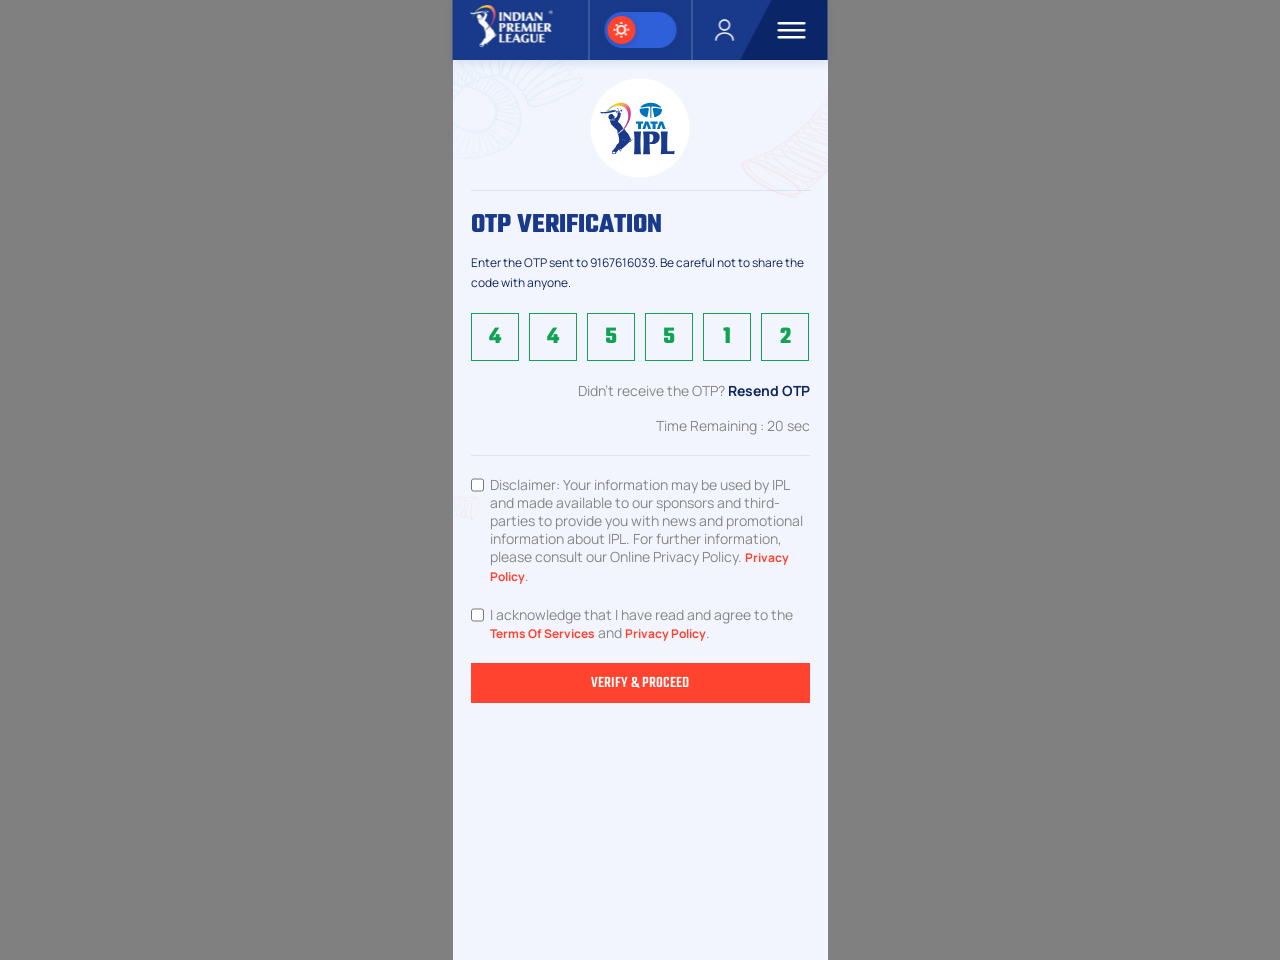
==== commit 348b2cea: "Merge c3035f4facb649bb28fcb63fefcb71bf8d3e18a8 into 5e558d3b3ec743bfe1c2ea43f2d3392c52f56355" ====
--- a/ipl/login.html
+++ b/ipl/login.html
@@ -5,14 +5,13 @@
     <meta charset="UTF-8">
     <meta name="viewport" content="width=device-width, initial-scale=1.0">
     <title>Indian Premier League</title>
-    <link rel="icon" type="image/png" href="/ipl/assets/favicon/favicon-96x96.png?v=1.1" sizes="96x96" />
-    <link rel="icon" type="image/svg+xml" href="/ipl/assets/favicon/favicon.svg?v=1.1" />
-    <link rel="shortcut icon" href="/ipl/assets/favicon/favicon.ico?v=1.1" />
-    <link rel="apple-touch-icon" sizes="180x180" href="/ipl/assets/favicon/apple-touch-icon.png?v=1.1" />
-    <link rel="manifest" href="/ipl/assets/favicon/site.webmanifest?v=1.1" />
-
+    <link rel="icon" type="image/png" href="/ipl/assets/favicon/favicon-96x96.png" sizes="96x96" />
+    <link rel="icon" type="image/svg+xml" href="/ipl/assets/favicon/favicon.svg" />
+    <link rel="shortcut icon" href="/ipl/assets/favicon/favicon.ico" />
+    <link rel="apple-touch-icon" sizes="180x180" href="/ipl/assets/favicon/apple-touch-icon.png" />
+    <link rel="manifest" href="/ipl/assets/favicon/site.webmanifest" />
     <!-- <link rel="stylesheet" href="/assets/css/styles.css?v=1.5"> -->
-    <link rel="stylesheet" href="/ipl/assets/css/login.css?v=1.17">
+    <link rel="stylesheet" href="/ipl/assets/css/login.css?v=1.14">
 </head>
 
 <body>
--- a/ipl/assets/css/login.css
+++ b/ipl/assets/css/login.css
@@ -600,9 +600,6 @@
 .dark-mode .navbar__menu .navbar__search{
 	background: hsla(224, 46%, 12%, 1);
 }
-.dark-mode .navbar__menu .navbar__search input{
-  color: #fff;
-}
 .dark-mode .navbar__menu .navbar__links li a{
 	color: #fff;
 }
